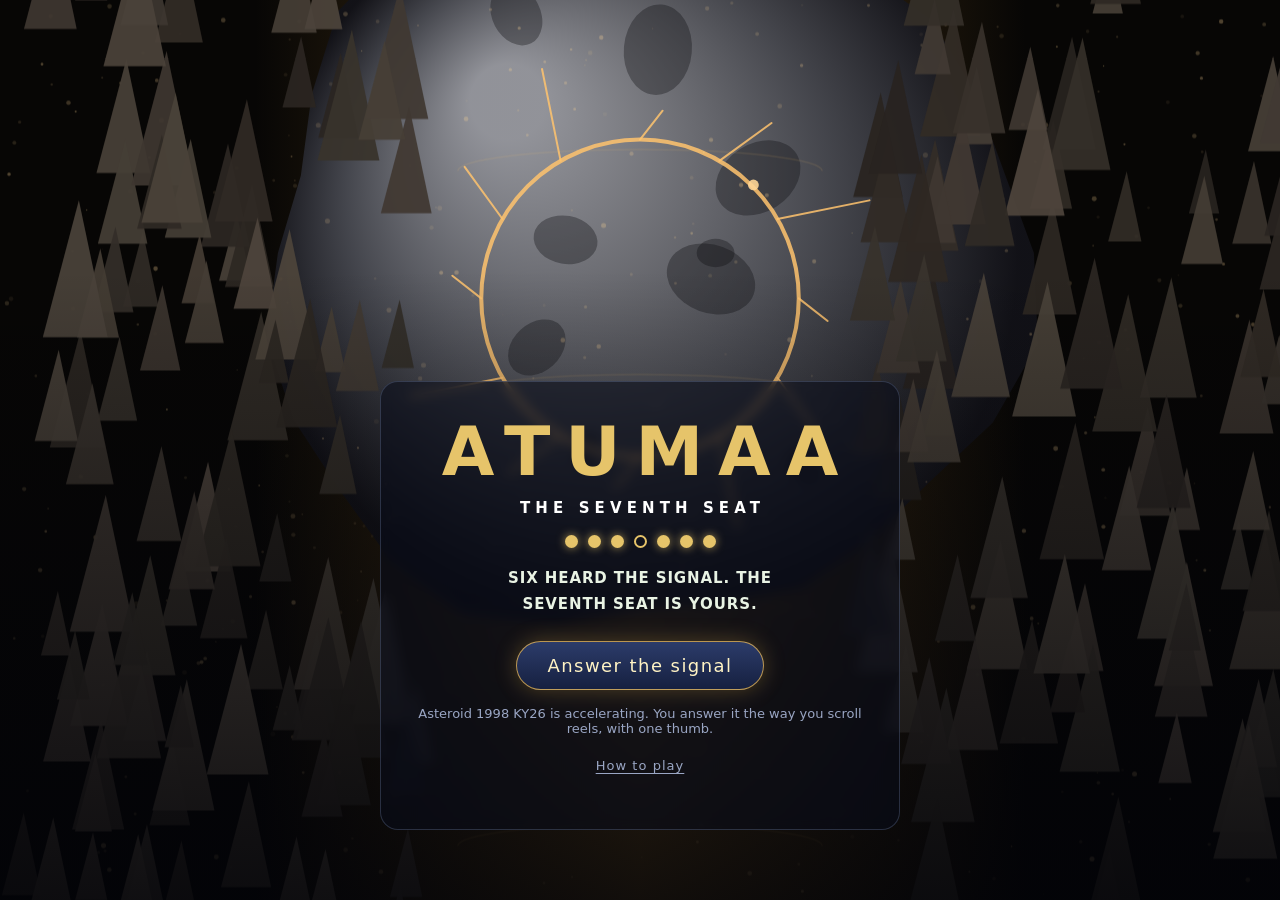
==== index.html @ 2089bd57 "Add the daily streak and the worldwide board Finishing today's transmission now extends a daily stre" ====
<!doctype html>
<html lang="en">
<head>
<meta charset="utf-8">
<meta name="viewport" content="width=device-width, initial-scale=1, viewport-fit=cover, user-scalable=no">
<title>Atumaa — The Seventh Seat</title>
<meta name="description" content="Atumaa: The Seventh Seat. Asteroid 1998 KY26 is sending a signal. Answer it with one thumb, the way you scroll reels, across seven worlds from the film.">
<meta name="theme-color" content="#05070d">
<meta property="og:title" content="Atumaa — The Seventh Seat">
<meta property="og:description" content="Asteroid 1998 KY26 is sending a signal. Answer it with one thumb.">
<meta property="og:type" content="website">
<meta property="og:url" content="https://atumaa.com/">
<meta property="og:image" content="https://atumaa.com/og.png">
<meta property="og:image:width" content="1200">
<meta property="og:image:height" content="630">
<meta name="twitter:card" content="summary_large_image">
<meta name="twitter:image" content="https://atumaa.com/og.png">
<meta name="apple-mobile-web-app-capable" content="yes">
<meta name="mobile-web-app-capable" content="yes">
<meta name="apple-mobile-web-app-status-bar-style" content="black-translucent">
<meta name="apple-mobile-web-app-title" content="Atumaa">
<link rel="manifest" href="manifest.webmanifest">
<link rel="apple-touch-icon" href="apple-touch-icon.png">
<link rel="icon" href="favicon.svg" type="image/svg+xml">
<link rel="stylesheet" href="style.css">
</head>
<body>
<canvas id="game" aria-label="Atumaa game field"></canvas>

<header id="hud" hidden>
  <div class="hud-left">
    <div id="grove">Seat I</div>
    <div id="pips" aria-label="Progress through this seat"></div>
  </div>
  <div class="hud-mid">
    <div class="light-label">Signal<span id="clock"></span></div>
    <div class="light-track"><div id="light"></div></div>
  </div>
  <div class="hud-right">
    <div id="score">0</div>
    <div class="hud-buttons">
      <button id="btn-sound" type="button" aria-label="Toggle sound" title="Sound (M)">♪</button>
      <button id="btn-haptic" type="button" aria-label="Toggle vibration" title="Vibration (V)">≋</button>
      <button id="btn-pause" type="button" aria-label="Pause" title="Pause (P)">Ⅱ</button>
    </div>
  </div>
</header>

<div id="hint" hidden></div>
<div id="banner" hidden></div>
<button id="btn-skip" type="button" hidden>Skip ›</button>

<section id="screen-title" class="screen">
  <div class="panel">
    <h1>ATUMAA</h1>
    <p class="tagline">The Seventh Seat</p>
    <canvas id="glyph-title" class="glyph" width="192" height="192" title="Hear the signal" hidden></canvas>
    <div class="seats" aria-hidden="true"><i></i><i></i><i></i><i></i><i></i><i></i><i></i></div>
    <p id="premise" class="premise">Six heard the signal. The seventh seat is yours.</p>
    <button id="btn-start" class="primary" type="button">Answer the signal</button>
    <button id="btn-daily" class="secondary" type="button">Today's transmission</button>
    <button id="btn-signal" class="secondary" type="button">Send a signal</button>
    <p class="controls">Asteroid 1998 KY26 is accelerating. You answer it the way you scroll reels, with one thumb.</p>
    <button id="btn-how" class="linkish" type="button">How to play</button>
    <p id="best-title" class="best"></p>
  </div>
</section>

<section id="screen-compose" class="screen" hidden>
  <div class="panel small">
    <h2>Send a signal</h2>
    <button id="tap-pad" type="button" aria-label="Tap your rhythm here">
      <canvas id="glyph-compose" class="glyph" width="300" height="300"></canvas>
    </button>
    <p id="compose-count" class="best">0 / 6</p>
    <p id="compose-hint" class="controls">Tap the ring six times, in any rhythm. That rhythm is your signal.</p>
    <button id="btn-play-signal" class="primary" type="button" hidden>Play it</button>
    <button id="btn-redo" class="secondary" type="button" hidden>Tap it again</button>
    <button id="btn-back" class="secondary" type="button">Back</button>
  </div>
</section>

<section id="screen-pause" class="screen" hidden>
  <div class="panel small">
    <h2>Paused</h2>
    <button id="btn-resume" class="primary" type="button">Resume</button>
    <button id="btn-sound2" class="secondary" type="button">Sound: on</button>
    <button id="btn-haptic2" class="secondary" type="button">Vibration: on</button>
  </div>
</section>

<section id="screen-over" class="screen" hidden>
  <div class="panel small">
    <h2 id="over-title">The signal is lost</h2>
    <p class="final">Score <strong id="final-score">0</strong></p>
    <p id="final-detail" class="controls"></p>
    <dl id="final-stats"></dl>
    <p id="best-over" class="best"></p>
    <canvas id="glyph-over" class="glyph" width="192" height="192" hidden></canvas>
    <p id="signal-result" hidden></p>
    <p id="streak-line" class="best" hidden></p>
    <div id="board" hidden>
      <h3>The seventh seat today</h3>
      <p id="board-count" class="controls"></p>
      <ol id="board-list"></ol>
      <div id="board-form">
        <input id="board-name" type="text" maxlength="12" placeholder="Your name" autocomplete="nickname" aria-label="Your name for the board">
        <button id="btn-post" class="secondary" type="button">Take a seat</button>
      </div>
    </div>
    <button id="btn-share" class="primary" type="button">Share this run</button>
    <p id="share-note" class="controls"></p>
    <button id="btn-again" class="primary" type="button">Try again</button>
    <button id="btn-daily2" class="secondary" type="button">Today's transmission</button>
    <button id="btn-compose" class="secondary" type="button">Send a signal of your own</button>
    <button id="btn-free" class="secondary" type="button" hidden>Free play</button>
  </div>
</section>

<button id="btn-endless" class="primary" type="button" hidden>Continue in endless</button>
<div id="rotate"><p>Turn your phone upright to play</p></div>

<script src="game.js"></script>
</body>
</html>
---- style.css ----
:root {
  --bg: #05070d;
  --ink: #e9f3e4;
  --muted: #9aa6c4;
  --gold: #e6c46a;
  --leaf: #7ddc84;
  --water: #5fc9f3;
  --moon: #b9a0ff;
  --panel: rgba(9, 13, 26, 0.84);
  --line: rgba(170, 195, 255, 0.2);
  --serif: "Avenir Next", "Segoe UI", system-ui, -apple-system, sans-serif;
}

* { box-sizing: border-box; }

html, body {
  margin: 0;
  height: 100%;
  overflow: hidden;
  background: var(--bg);
  color: var(--ink);
  font-family: var(--serif);
  -webkit-user-select: none;
  user-select: none;
  -webkit-tap-highlight-color: transparent;
  overscroll-behavior: none;
}

canvas#game {
  position: fixed;
  inset: 0;
  width: 100%;
  height: 100%;
  display: block;
  touch-action: none;
}

[hidden] { display: none !important; }

/* ---------- HUD ---------- */
#hud {
  position: fixed;
  top: 0; left: 0; right: 0;
  height: 60px;
  padding: 8px max(14px, env(safe-area-inset-right)) 8px max(14px, env(safe-area-inset-left));
  display: grid;
  grid-template-columns: 1fr minmax(110px, 320px) 1fr;
  gap: 14px;
  align-items: center;
  pointer-events: none;
  background: linear-gradient(rgba(3, 5, 12, 0.8), rgba(3, 5, 12, 0));
}
#grove { font-size: 17px; letter-spacing: 0.08em; }
#pips { margin-top: 3px; font-size: 13px; color: var(--gold); font-variant-numeric: tabular-nums; letter-spacing: 0.06em; }

.light-label {
  font-size: 11px; letter-spacing: 0.25em; text-transform: uppercase;
  color: var(--muted); text-align: center; margin-bottom: 4px;
}
.light-track {
  height: 10px; border-radius: 6px;
  background: rgba(255, 255, 255, 0.08);
  border: 1px solid var(--line);
  overflow: hidden;
}
#light {
  height: 100%; width: 100%;
  background: linear-gradient(90deg, #f08a4b, var(--gold) 45%, #fff3c4);
  border-radius: 6px;
  transition: width 0.15s linear;
}
#light.low { animation: throb 0.6s infinite alternate; }
@keyframes throb { to { filter: brightness(1.7); } }

.hud-right { display: flex; justify-content: flex-end; align-items: center; gap: 12px; }
#score { font-size: 22px; font-variant-numeric: tabular-nums; }
.hud-buttons { display: flex; gap: 6px; pointer-events: auto; }
.hud-buttons button {
  width: 34px; height: 34px; border-radius: 50%;
  border: 1px solid var(--line);
  background: rgba(10, 24, 18, 0.7);
  color: var(--ink); font-size: 15px; cursor: pointer;
  font-family: inherit;
}
.hud-buttons button.off { opacity: 0.4; text-decoration: line-through; }

#hint {
  position: fixed; left: 50%; bottom: max(22px, env(safe-area-inset-bottom)); transform: translateX(-50%);
  max-width: min(90vw, 460px);
  padding: 8px 16px; border-radius: 18px;
  background: rgba(6, 16, 11, 0.72);
  border: 1px solid var(--line);
  color: var(--ink); font-size: 15px; text-align: center;
  pointer-events: none;
}

#banner {
  position: fixed; left: 0; right: 0; top: 38%;
  text-align: center; pointer-events: none;
  font-size: clamp(26px, 6vw, 46px);
  letter-spacing: 0.12em;
  color: #fff3c4;
  text-shadow: 0 0 24px rgba(255, 200, 87, 0.8);
  animation: rise 2.2s ease-out both;
}
#banner small { display: block; font-size: 0.42em; color: var(--ink); letter-spacing: 0.06em; margin-top: 8px; padding: 0 24px; text-wrap: balance; }
@keyframes rise {
  0% { opacity: 0; transform: translateY(18px); }
  20%, 75% { opacity: 1; transform: none; }
  100% { opacity: 0; }
}

/* ---------- Screens ---------- */
.screen {
  position: fixed; inset: 0;
  display: flex; align-items: center; justify-content: center;
  padding: 16px;
  background: radial-gradient(ellipse at center, rgba(5, 7, 13, 0.35), rgba(2, 3, 8, 0.88));
  overflow-y: auto;
}
.panel {
  width: min(100%, 520px);
  padding: 30px 28px 24px;
  border-radius: 18px;
  background: var(--panel);
  border: 1px solid var(--line);
  box-shadow: 0 20px 60px rgba(0, 0, 0, 0.6), inset 0 0 60px rgba(120, 160, 255, 0.06);
  text-align: center;
  backdrop-filter: blur(6px);
}
.panel.small { width: min(100%, 360px); }

h1 {
  margin: 0; font-weight: 400;
  font-size: clamp(40px, 11vw, 68px);
  letter-spacing: 0.3em; margin-right: -0.3em;
  color: #fff3c4;
  text-shadow: 0 0 30px rgba(255, 200, 87, 0.55);
}
h2 { margin: 0 0 16px; font-weight: 400; font-size: 28px; letter-spacing: 0.1em; color: #fff3c4; }
.tagline { margin: 8px 0 18px; color: var(--gold); letter-spacing: 0.34em; margin-right: -0.34em; font-size: 15px; text-transform: uppercase; }
.premise { margin: 0 auto 24px; max-width: 34ch; font-size: 16.5px; line-height: 1.5; text-wrap: balance; }

.how { list-style: none; margin: 0 0 22px; padding: 0; text-align: left; font-size: 15.5px; line-height: 1.45; }
.how li { position: relative; padding: 7px 0 7px 26px; border-top: 1px solid var(--line); }
.how li:first-child { border-top: 0; }
.dot { position: absolute; left: 2px; top: 13px; width: 11px; height: 11px; border-radius: 50%; }
.dot.leaf { background: var(--leaf); box-shadow: 0 0 10px var(--leaf); }
.dot.sun { background: var(--gold); box-shadow: 0 0 10px var(--gold); }
.dot.water { background: var(--water); box-shadow: 0 0 10px var(--water); }
.dot.moon { background: var(--moon); box-shadow: 0 0 10px var(--moon); }
.dot.shade { background: #0b0612; border: 1.5px solid #a06ee6; box-shadow: 0 0 10px #6a3aa8; }
.how b { font-weight: 400; color: #fff3c4; letter-spacing: 0.05em; }

button.primary {
  padding: 13px 30px; border-radius: 30px;
  border: 1px solid rgba(255, 200, 87, 0.7);
  background: linear-gradient(#2c3c6a, #162040);
  color: #fff3c4; font-family: inherit; font-size: 18px; letter-spacing: 0.08em;
  cursor: pointer;
  box-shadow: 0 0 22px rgba(255, 200, 87, 0.25);
}
button.primary:hover { filter: brightness(1.2); }
button:focus-visible { outline: 2px solid var(--gold); outline-offset: 3px; }

.controls { margin: 16px 0 0; color: var(--muted); font-size: 13px; }
.best { margin: 8px 0 0; color: var(--gold); font-size: 14px; min-height: 1em; }
.final { font-size: 20px; margin: 0; }
.final strong { font-size: 34px; color: #fff3c4; font-weight: 400; margin-left: 8px; }
#screen-over .best { margin-bottom: 18px; }

@media (max-width: 480px) {
  #hud { grid-template-columns: auto 1fr auto; gap: 10px; }
  #grove { font-size: 15px; }
  #score { font-size: 18px; }
  .panel { padding: 22px 18px 18px; }
  .how { font-size: 14.5px; }
}

#btn-skip {
  position: fixed;
  left: 50%; transform: translateX(-50%);
  bottom: max(22px, env(safe-area-inset-bottom));
  padding: 8px 16px; border-radius: 20px;
  border: 1px solid var(--line);
  background: rgba(9, 13, 26, 0.7);
  color: var(--ink); font-family: inherit; font-size: 14px; letter-spacing: 0.08em;
  cursor: pointer;
}
h1, h2, #grove, #banner { font-weight: 300; }

#clock { color: var(--gold); letter-spacing: 0.08em; margin-left: 6px; font-variant-numeric: tabular-nums; }
#banner { font-weight: 700; text-transform: uppercase; color: var(--gold); letter-spacing: 0.06em; font-size: clamp(22px, 5.4vw, 40px); padding: 0 16px; text-shadow: 0 0 22px rgba(0, 0, 0, 0.9); }
#banner small { font-weight: 600; color: #fff; text-transform: none; }
h1 { font-weight: 700; color: var(--gold); text-shadow: none; letter-spacing: 0.22em; margin-right: -0.22em; }
h2 { font-weight: 700; text-transform: uppercase; color: var(--gold); font-size: 22px; }
.tagline { font-weight: 700; color: #fff; }
.premise { font-weight: 600; text-transform: uppercase; font-size: 13.5px; letter-spacing: 0.06em; line-height: 1.7; }

#final-stats { display: grid; grid-template-columns: repeat(auto-fit, minmax(88px, 1fr)); gap: 8px; margin: 16px 0 6px; }
#final-stats div { padding: 8px 4px; border: 1px solid var(--line); border-radius: 10px; }
#final-stats dt { font-size: 10.5px; letter-spacing: 0.12em; text-transform: uppercase; color: var(--muted); }
#final-stats dd { margin: 3px 0 0; font-size: 19px; font-weight: 600; font-variant-numeric: tabular-nums; }
.final strong { font-variant-numeric: tabular-nums; color: var(--gold); font-weight: 700; }
@media (max-width: 480px) { .hud-buttons button { width: 30px; height: 30px; font-size: 13px; } .hud-buttons { gap: 4px; } .hud-right { gap: 8px; } }

/* ---------- Send a signal ---------- */
button.secondary {
  display: block; margin: 12px auto 0;
  padding: 10px 22px; border-radius: 30px;
  border: 1px solid var(--line);
  background: rgba(9, 13, 26, 0.7);
  color: var(--ink); font-family: inherit; font-size: 15px; letter-spacing: 0.08em;
  cursor: pointer;
}
button.secondary:hover { filter: brightness(1.3); }

.glyph { display: block; width: 96px; height: 96px; margin: 0 auto 12px; }
#glyph-title { cursor: pointer; }

#tap-pad {
  display: block; margin: 0 auto;
  width: 190px; height: 190px; padding: 0; border-radius: 50%;
  border: 1px solid rgba(255, 200, 87, 0.7);
  background: radial-gradient(circle, rgba(44, 60, 106, 0.9), rgba(9, 13, 26, 0.9));
  box-shadow: 0 0 22px rgba(255, 200, 87, 0.25);
  cursor: pointer; touch-action: manipulation;
}
#tap-pad:active { filter: brightness(1.4); transform: scale(0.97); }
#tap-pad .glyph { width: 150px; height: 150px; margin: 0 auto; pointer-events: none; }
#screen-compose .best { margin: 14px 0 0; font-size: 16px; }
#screen-compose .controls { margin: 8px 0 16px; }

#signal-result { margin: 0 0 14px; font-size: 14.5px; line-height: 1.45; text-wrap: balance; }
#share-note { margin: 8px 0 12px; min-height: 0; -webkit-user-select: text; user-select: text; word-break: break-all; }
#share-note:empty { margin: 0 0 12px; }

/* ---------- Feedback pass: touch targets, portrait notice ---------- */
.hud-buttons button { width: 44px; height: 44px; font-size: 17px; }
#hud { height: 64px; }
@media (max-width: 480px) {
  /* phones keep one large pause button; sound and vibration move to the pause screen */
  #btn-sound, #btn-haptic { display: none; }
  .hud-buttons button { width: 44px; height: 44px; font-size: 17px; }
}
#screen-over h2 { font-size: 19px; letter-spacing: 0.06em; text-wrap: balance; }
.screen { align-items: flex-start; }
.screen .panel { margin: auto; }
#rotate { display: none; }
@media (orientation: landscape) and (max-height: 520px) and (hover: none) {
  #rotate {
    display: flex; position: fixed; inset: 0; z-index: 20;
    align-items: center; justify-content: center; padding: 24px;
    background: #05070d; color: var(--gold);
    font-weight: 700; font-size: 20px; letter-spacing: 0.08em; text-transform: uppercase; text-align: center;
  }
}

/* the title card sits low and lets the asteroid show through */
#screen-title { background: linear-gradient(rgba(2, 3, 8, 0) 30%, rgba(2, 3, 8, 0.8)); }
#screen-title .panel { margin: auto auto max(28px, 6vh); background: rgba(9, 13, 26, 0.6); box-shadow: none; }

/* ---------- Second review ---------- */
#clock { display: none; }
.seats { display: flex; justify-content: center; gap: 10px; margin: 2px 0 18px; }
.seats i { width: 13px; height: 13px; border-radius: 50%; background: var(--gold); box-shadow: 0 0 10px rgba(230, 196, 106, 0.7); }
.seats i:nth-child(4) { background: transparent; border: 2px solid var(--gold); box-shadow: none; animation: empty-seat 1.4s ease-in-out infinite alternate; }
@keyframes empty-seat { to { box-shadow: 0 0 16px 3px rgba(230, 196, 106, 0.8); } }
.premise { font-size: 15px; }
#btn-endless { position: fixed; left: 50%; transform: translateX(-50%); bottom: max(40px, 9vh); z-index: 5; }
#btn-endless { white-space: nowrap; }

.linkish { display: block; margin: 12px auto 0; padding: 10px 14px; border: 0; background: none; color: var(--muted); font-family: inherit; font-size: 13px; letter-spacing: 0.08em; text-decoration: underline; text-underline-offset: 3px; cursor: pointer; }

/* ---------- Daily streak and board ---------- */
#streak-line { margin: 0 0 12px; font-size: 15px; font-weight: 600; }
#board { margin: 4px 0 16px; padding: 12px 12px 14px; border: 1px solid var(--line); border-radius: 12px; }
#board h3 { margin: 0 0 4px; font-size: 13px; font-weight: 700; letter-spacing: 0.14em; text-transform: uppercase; color: var(--gold); }
#board .controls { margin: 0 0 8px; }
#board-list { list-style: none; margin: 0 0 10px; padding: 0; counter-reset: seat; text-align: left; font-size: 14px; font-variant-numeric: tabular-nums; }
#board-list li { counter-increment: seat; display: flex; justify-content: space-between; gap: 10px; padding: 5px 4px; border-top: 1px solid var(--line); }
#board-list li::before { content: counter(seat); width: 1.4em; color: var(--muted); }
#board-list li span:first-child { flex: 1; overflow: hidden; text-overflow: ellipsis; white-space: nowrap; }
#board-list li:first-child { color: var(--gold); font-weight: 700; }
#board-list li.me span:first-child { text-decoration: underline; text-underline-offset: 3px; }
#board-form { display: flex; gap: 8px; }
#board-name { flex: 1; min-width: 0; padding: 10px 12px; border-radius: 22px; border: 1px solid var(--line); background: rgba(255, 255, 255, 0.06); color: var(--ink); font-family: inherit; font-size: 16px; -webkit-user-select: text; user-select: text; }
#board-form button { margin: 0; white-space: nowrap; }
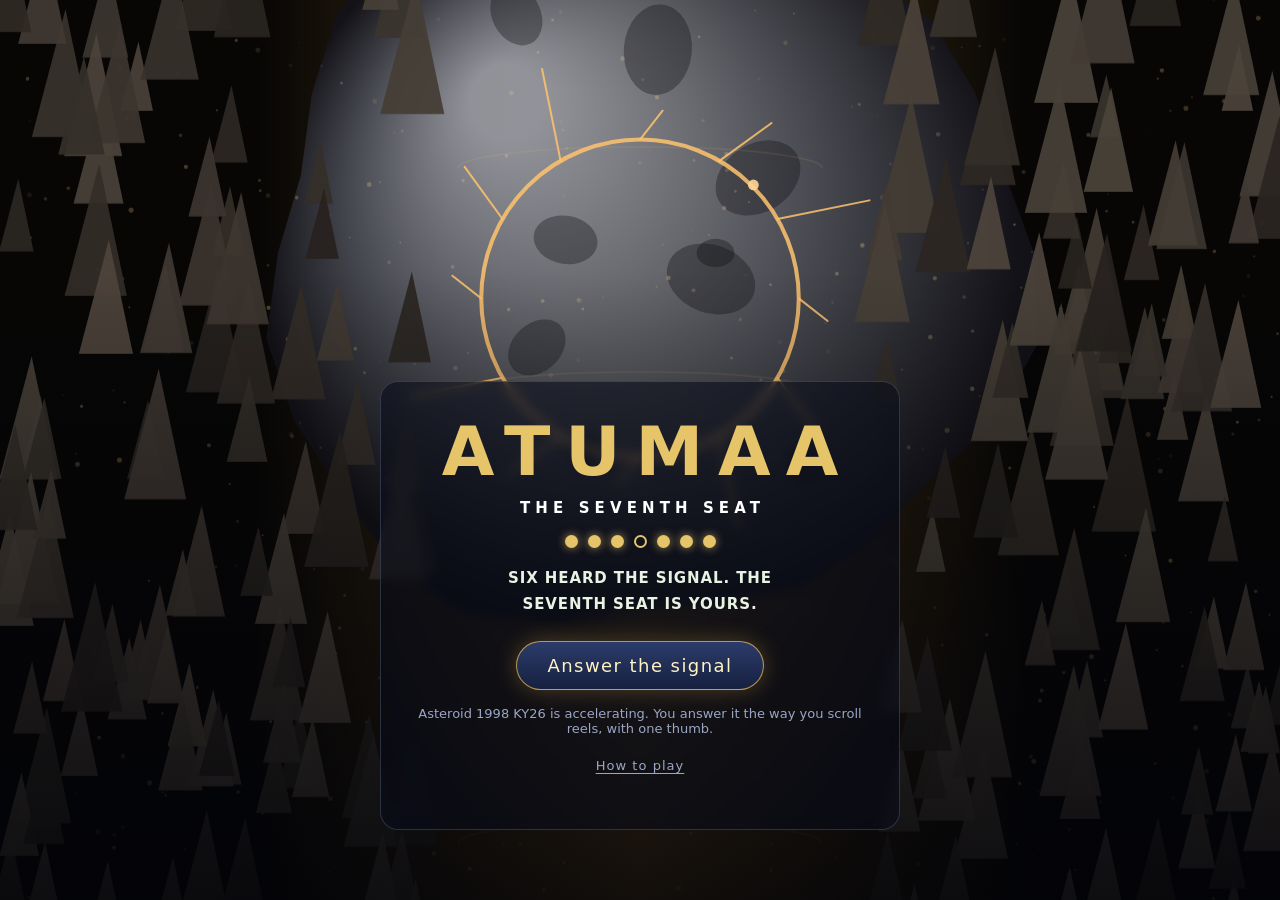
==== commit 833800f7: "Add three aiming seats beyond the seventh Seats VIII to X bring lanes: a move only counts in the lan" ====
--- a/index.html
+++ b/index.html
@@ -117,7 +117,7 @@
   </div>
 </section>
 
-<button id="btn-endless" class="primary" type="button" hidden>Continue in endless</button>
+<button id="btn-endless" class="primary" type="button" hidden>Go beyond</button>
 <div id="rotate"><p>Turn your phone upright to play</p></div>
 
 <script src="game.js"></script>
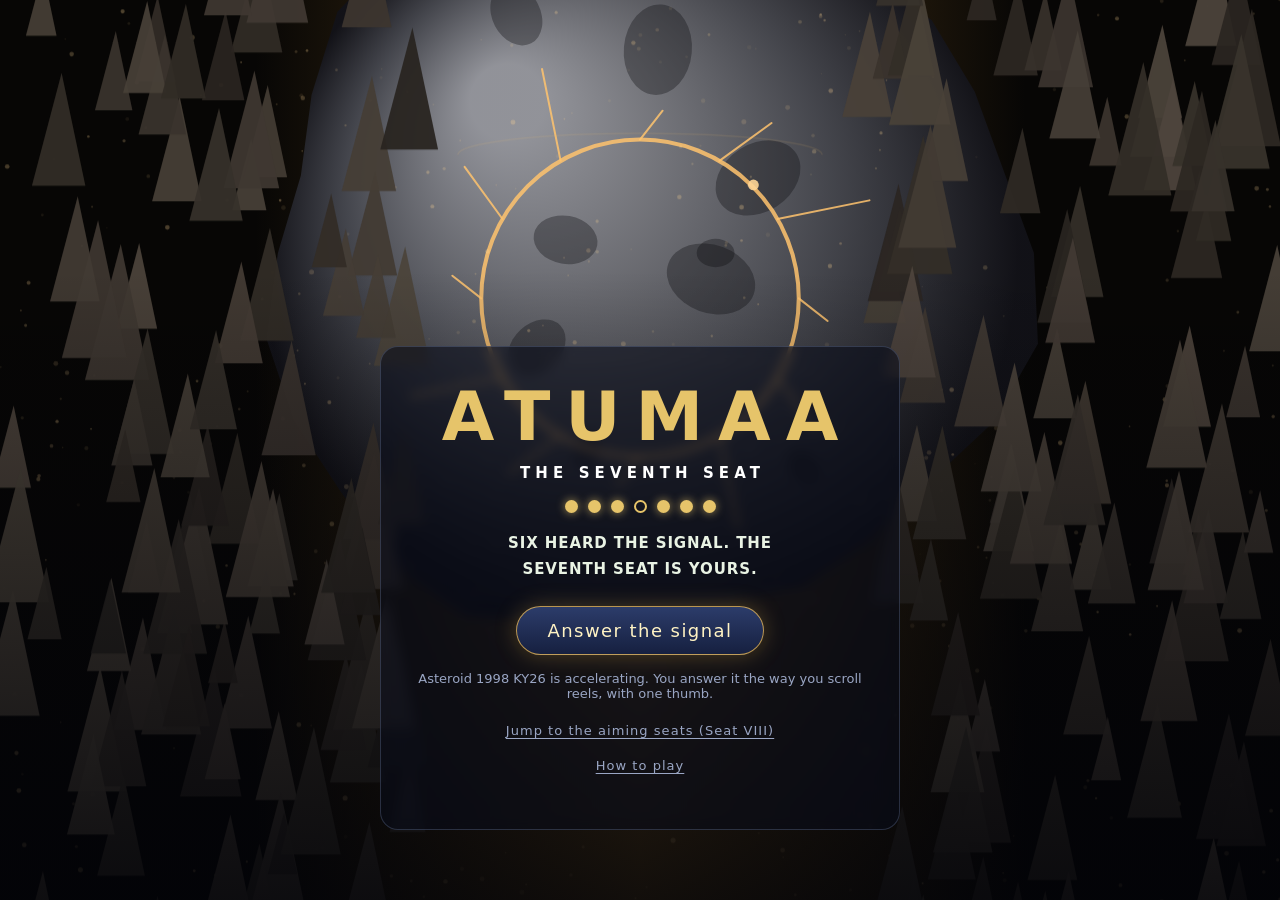
==== commit ea63c2e1: "Tell the film's story through the seats; add seat replays and a seat shortcut The ten seats now foll" ====
--- a/index.html
+++ b/index.html
@@ -61,6 +61,7 @@
     <button id="btn-daily" class="secondary" type="button">Today's transmission</button>
     <button id="btn-signal" class="secondary" type="button">Send a signal</button>
     <p class="controls">Asteroid 1998 KY26 is accelerating. You answer it the way you scroll reels, with one thumb.</p>
+    <button id="btn-aim" class="linkish" type="button">Jump to the aiming seats (Seat VIII)</button>
     <button id="btn-how" class="linkish" type="button">How to play</button>
     <p id="best-title" class="best"></p>
   </div>
@@ -98,6 +99,7 @@
     <p id="best-over" class="best"></p>
     <canvas id="glyph-over" class="glyph" width="192" height="192" hidden></canvas>
     <p id="signal-result" hidden></p>
+    <button id="btn-retry" class="primary" type="button" hidden>Replay this seat</button>
     <p id="streak-line" class="best" hidden></p>
     <div id="board" hidden>
       <h3>The seventh seat today</h3>
--- a/style.css
+++ b/style.css
@@ -286,3 +286,8 @@
 #board-form { display: flex; gap: 8px; }
 #board-name { flex: 1; min-width: 0; padding: 10px 12px; border-radius: 22px; border: 1px solid var(--line); background: rgba(255, 255, 255, 0.06); color: var(--ink); font-family: inherit; font-size: 16px; -webkit-user-select: text; user-select: text; }
 #board-form button { margin: 0; white-space: nowrap; }
+
+/* ---------- Replays, shortcuts ---------- */
+#btn-retry { display: block; margin: 0 auto 4px; }
+#screen-over #btn-again.primary { display: block; margin: 0 auto; }
+.linkish + .linkish { margin-top: 0; }
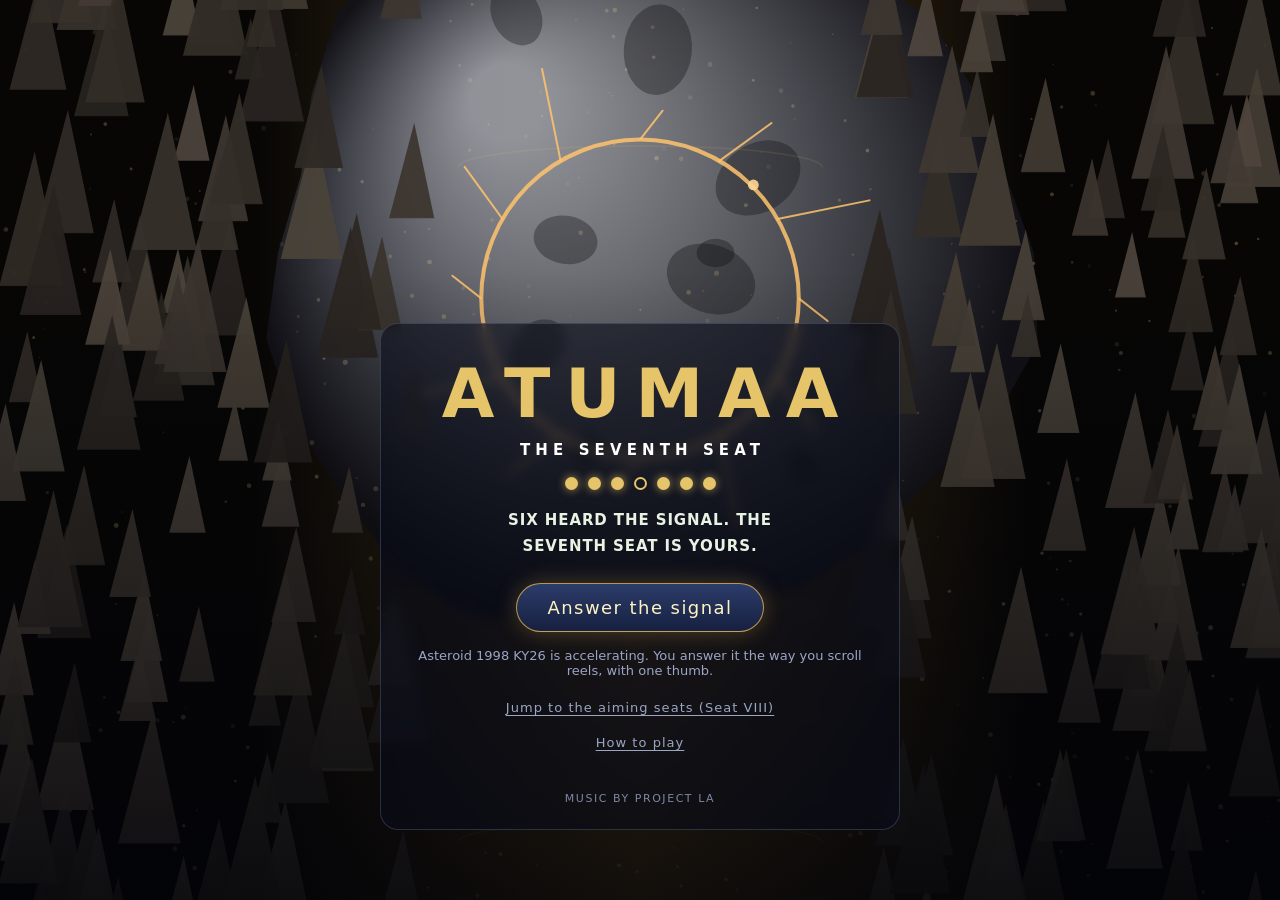
==== commit 32e238b0: "Add the Project LA soundtrack Three tracks follow the story: Prelude for Seats I-III and transmissio" ====
--- a/index.html
+++ b/index.html
@@ -64,6 +64,7 @@
     <button id="btn-aim" class="linkish" type="button">Jump to the aiming seats (Seat VIII)</button>
     <button id="btn-how" class="linkish" type="button">How to play</button>
     <p id="best-title" class="best"></p>
+    <p class="credit">Music by Project LA</p>
   </div>
 </section>
 
--- a/style.css
+++ b/style.css
@@ -291,3 +291,5 @@
 #btn-retry { display: block; margin: 0 auto 4px; }
 #screen-over #btn-again.primary { display: block; margin: 0 auto; }
 .linkish + .linkish { margin-top: 0; }
+
+.credit { margin: 10px 0 0; font-size: 11px; letter-spacing: 0.14em; text-transform: uppercase; color: var(--muted); opacity: 0.8; }
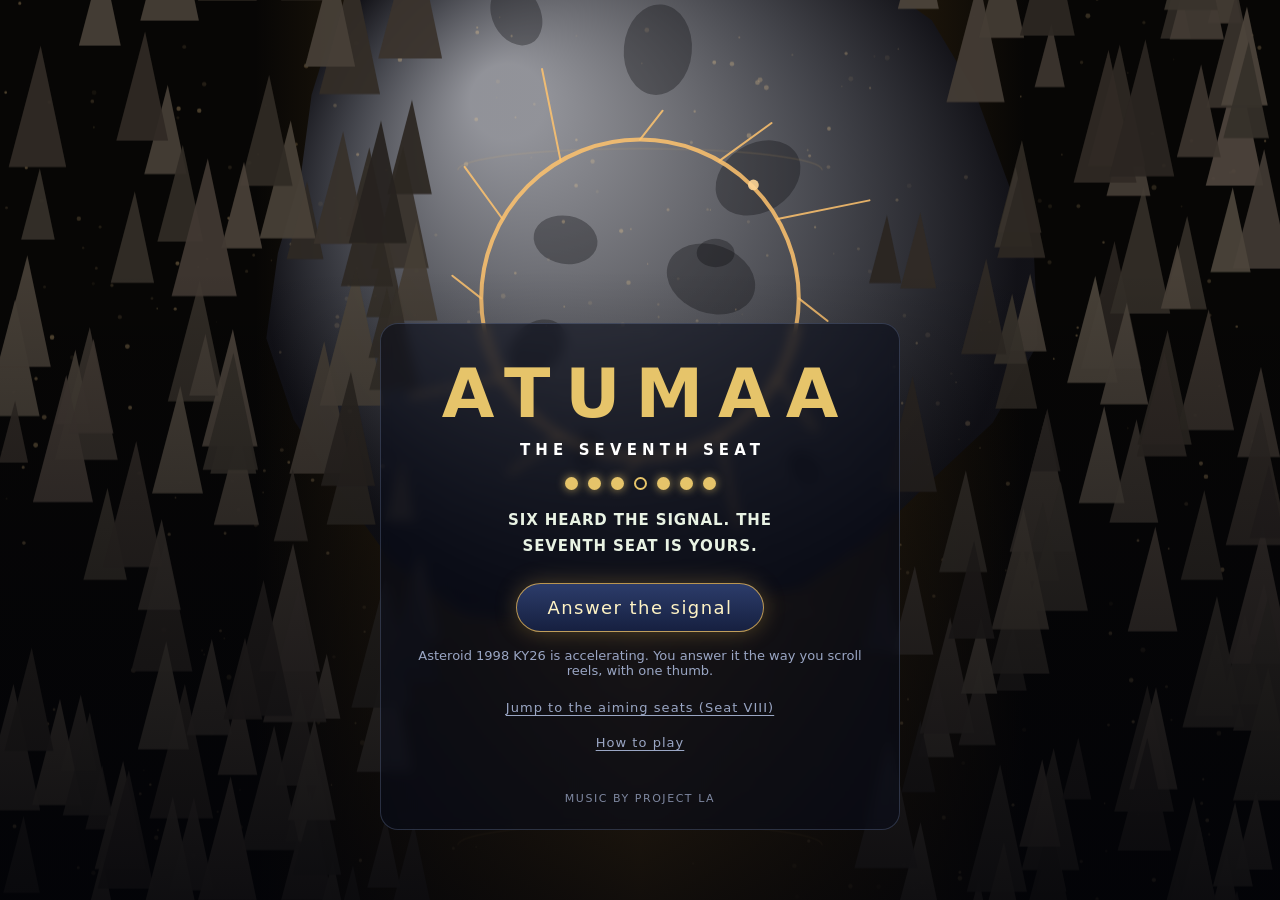
==== commit 401b0589: "Transmissions in the listening room; rebalance track loudness; lighter story cards Transmissions are" ====
--- a/index.html
+++ b/index.html
@@ -88,6 +88,7 @@
     <button id="btn-resume" class="primary" type="button">Resume</button>
     <button id="btn-sound2" class="secondary" type="button">Sound: on</button>
     <button id="btn-haptic2" class="secondary" type="button">Vibration: on</button>
+    <button id="btn-story" class="secondary" type="button">This seat's story</button>
   </div>
 </section>
 
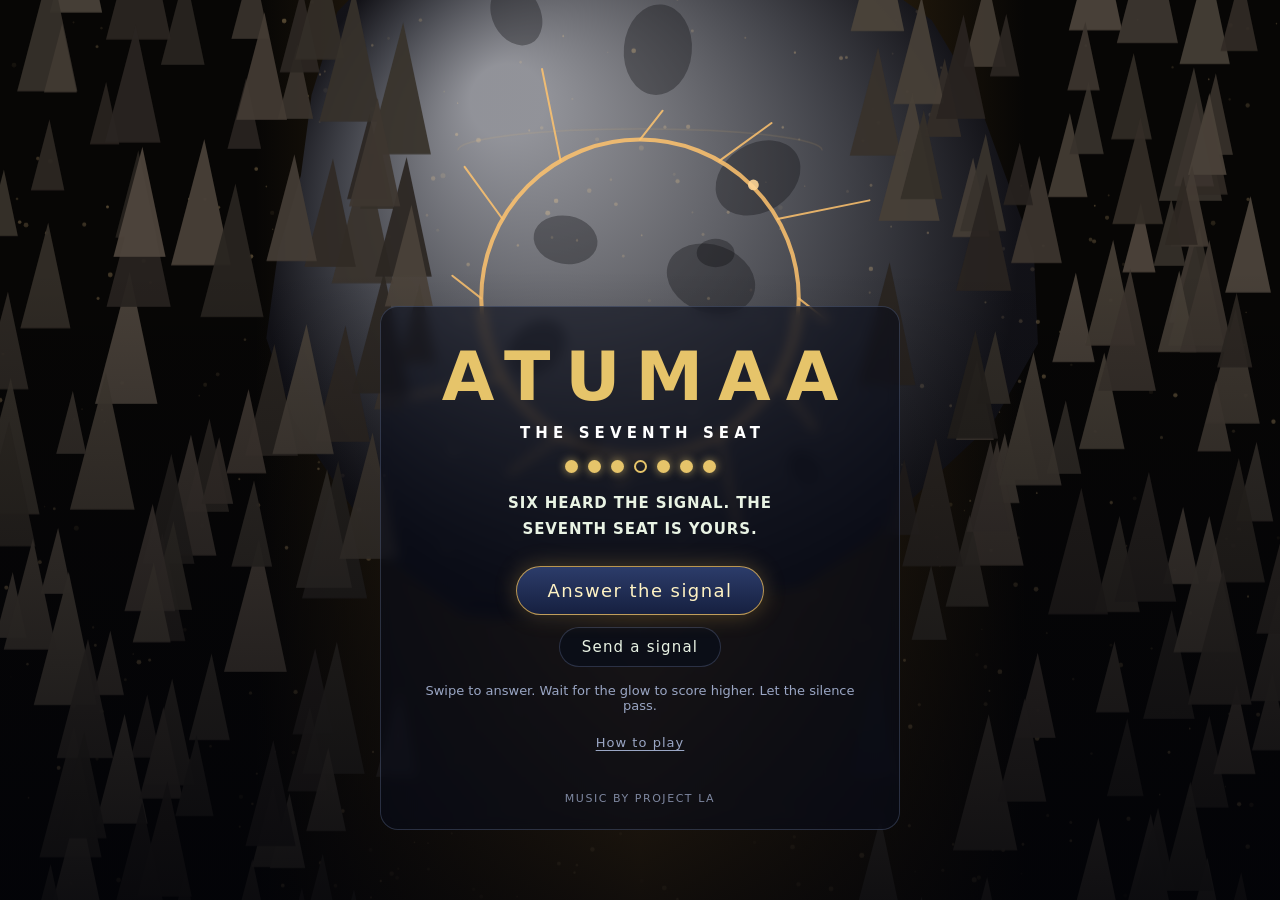
==== commit dddfccdc: "Third review: the personal signal first, practice for newcomers, clearer endings Title: the composer" ====
--- a/index.html
+++ b/index.html
@@ -60,8 +60,7 @@
     <button id="btn-start" class="primary" type="button">Answer the signal</button>
     <button id="btn-daily" class="secondary" type="button">Today's transmission</button>
     <button id="btn-signal" class="secondary" type="button">Send a signal</button>
-    <p class="controls">Asteroid 1998 KY26 is accelerating. You answer it the way you scroll reels, with one thumb.</p>
-    <button id="btn-aim" class="linkish" type="button">Jump to the aiming seats (Seat VIII)</button>
+    <p class="controls">Swipe to answer. Wait for the glow to score higher. Let the silence pass.</p>
     <button id="btn-how" class="linkish" type="button">How to play</button>
     <p id="best-title" class="best"></p>
     <p class="credit">Music by Project LA</p>
@@ -76,7 +75,9 @@
     </button>
     <p id="compose-count" class="best">0 / 6</p>
     <p id="compose-hint" class="controls">Tap the ring six times, in any rhythm. That rhythm is your signal.</p>
-    <button id="btn-play-signal" class="primary" type="button" hidden>Play it</button>
+    <button id="btn-send-signal" class="primary" type="button" hidden>Send my signal</button>
+    <button id="btn-play-signal" class="secondary" type="button" hidden>Set a score to beat</button>
+    <p id="compose-note" class="controls"></p>
     <button id="btn-redo" class="secondary" type="button" hidden>Tap it again</button>
     <button id="btn-back" class="secondary" type="button">Back</button>
   </div>
@@ -86,7 +87,8 @@
   <div class="panel small">
     <h2>Paused</h2>
     <button id="btn-resume" class="primary" type="button">Resume</button>
-    <button id="btn-sound2" class="secondary" type="button">Sound: on</button>
+    <button id="btn-music2" class="secondary" type="button">Music: on</button>
+    <button id="btn-sound2" class="secondary" type="button">Effects: on</button>
     <button id="btn-haptic2" class="secondary" type="button">Vibration: on</button>
     <button id="btn-story" class="secondary" type="button">This seat's story</button>
   </div>
@@ -99,6 +101,7 @@
     <p id="final-detail" class="controls"></p>
     <dl id="final-stats"></dl>
     <p id="best-over" class="best"></p>
+    <p id="final-tip" class="tip" hidden></p>
     <canvas id="glyph-over" class="glyph" width="192" height="192" hidden></canvas>
     <p id="signal-result" hidden></p>
     <button id="btn-retry" class="primary" type="button" hidden>Replay this seat</button>
@@ -121,6 +124,7 @@
   </div>
 </section>
 
+<button id="btn-endshare" class="secondary" type="button" hidden>Share this</button>
 <button id="btn-endless" class="primary" type="button" hidden>Go beyond</button>
 <div id="rotate"><p>Turn your phone upright to play</p></div>
 
--- a/style.css
+++ b/style.css
@@ -293,3 +293,11 @@
 .linkish + .linkish { margin-top: 0; }
 
 .credit { margin: 10px 0 0; font-size: 11px; letter-spacing: 0.14em; text-transform: uppercase; color: var(--muted); opacity: 0.8; }
+
+/* ---------- Third review ---------- */
+.tip { margin: 0 0 14px; padding: 10px 12px; border: 1px solid var(--line); border-radius: 10px; font-size: 14.5px; line-height: 1.45; text-wrap: balance; }
+#final-stats { grid-template-columns: repeat(3, 1fr); }
+#screen-over button.primary { display: block; margin: 0 auto 2px; }
+#btn-endshare { position: fixed; left: 50%; transform: translateX(-50%); bottom: calc(max(40px, 9vh) + 66px); z-index: 5; margin: 0; white-space: nowrap; }
+#compose-note { margin: 8px 0 0; min-height: 0; -webkit-user-select: text; user-select: text; word-break: break-word; }
+#compose-note:empty { margin: 0; }
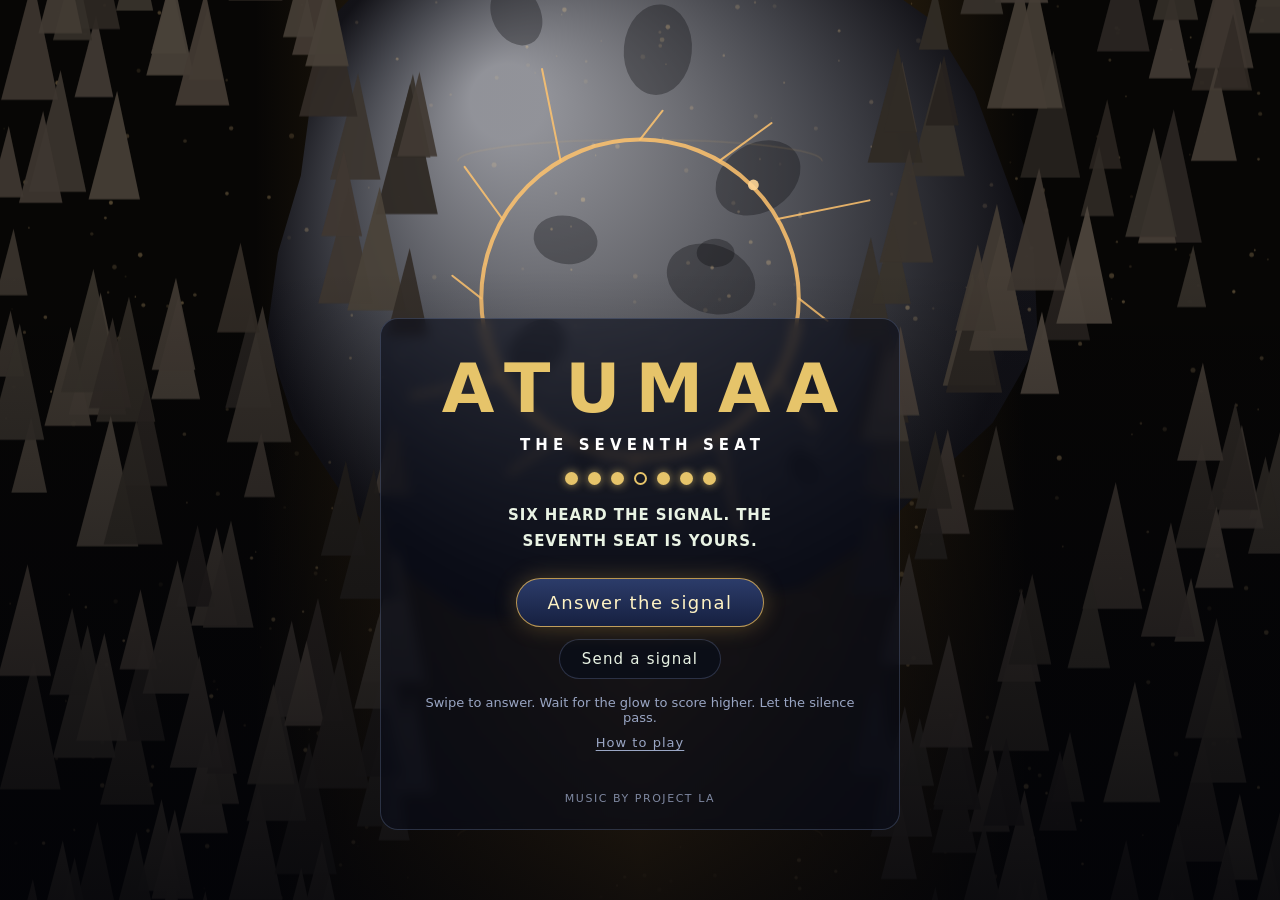
==== commit 5a5725e1: "Keep a session going: gentler first seats, no dead ends, carried-over progress Seats I-III drain mor" ====
--- a/index.html
+++ b/index.html
@@ -61,6 +61,8 @@
     <button id="btn-daily" class="secondary" type="button">Today's transmission</button>
     <button id="btn-signal" class="secondary" type="button">Send a signal</button>
     <p class="controls">Swipe to answer. Wait for the glow to score higher. Let the silence pass.</p>
+    <button id="btn-restart" class="linkish" type="button" hidden>Start from Seat I</button>
+    <button id="btn-collection" class="linkish" type="button" hidden>Collection</button>
     <button id="btn-how" class="linkish" type="button">How to play</button>
     <p id="best-title" class="best"></p>
     <p class="credit">Music by Project LA</p>
@@ -83,6 +85,17 @@
   </div>
 </section>
 
+<section id="screen-collection" class="screen" hidden>
+  <div class="panel">
+    <h2>Collection</h2>
+    <p id="collection-count" class="controls"></p>
+    <div id="stills"></div>
+    <p class="credit">Music by Project LA</p>
+    <div id="tracklist"></div>
+    <button id="btn-collection-back" class="secondary" type="button">Back</button>
+  </div>
+</section>
+
 <section id="screen-pause" class="screen" hidden>
   <div class="panel small">
     <h2>Paused</h2>
@@ -101,6 +114,7 @@
     <p id="final-detail" class="controls"></p>
     <dl id="final-stats"></dl>
     <p id="best-over" class="best"></p>
+    <p id="unlocked-line" class="best" hidden></p>
     <p id="final-tip" class="tip" hidden></p>
     <canvas id="glyph-over" class="glyph" width="192" height="192" hidden></canvas>
     <p id="signal-result" hidden></p>
@@ -118,6 +132,7 @@
     <button id="btn-share" class="primary" type="button">Share this run</button>
     <p id="share-note" class="controls"></p>
     <button id="btn-again" class="primary" type="button">Try again</button>
+    <button id="btn-fromone" class="secondary" type="button" hidden>Start from Seat I</button>
     <button id="btn-daily2" class="secondary" type="button">Today's transmission</button>
     <button id="btn-compose" class="secondary" type="button">Send a signal of your own</button>
     <button id="btn-free" class="secondary" type="button" hidden>Free play</button>
--- a/style.css
+++ b/style.css
@@ -301,3 +301,16 @@
 #btn-endshare { position: fixed; left: 50%; transform: translateX(-50%); bottom: calc(max(40px, 9vh) + 66px); z-index: 5; margin: 0; white-space: nowrap; }
 #compose-note { margin: 8px 0 0; min-height: 0; -webkit-user-select: text; user-select: text; word-break: break-word; }
 #compose-note:empty { margin: 0; }
+
+/* ---------- Collection ---------- */
+#collection-count { margin: -6px 0 14px; }
+#stills { display: grid; grid-template-columns: repeat(auto-fill, minmax(84px, 1fr)); gap: 8px; margin-bottom: 14px; }
+.still { position: relative; aspect-ratio: 9 / 14; padding: 0; border-radius: 10px; border: 1px solid var(--line); background: #0b0d16 center / cover no-repeat; color: #fff; font-family: inherit; cursor: pointer; overflow: hidden; }
+.still span { position: absolute; left: 0; right: 0; bottom: 0; padding: 14px 5px 6px; font-size: 10px; font-weight: 600; letter-spacing: 0.04em; line-height: 1.25; background: linear-gradient(rgba(2, 2, 4, 0), rgba(2, 2, 4, 0.9)); }
+.still.locked { cursor: default; background: repeating-linear-gradient(135deg, #0b0d16 0 8px, #0e111c 8px 16px); color: var(--muted); }
+.still.locked span { background: none; }
+#tracklist { display: grid; gap: 6px; margin: 8px 0 14px; }
+#tracklist .track { margin: 0; width: 100%; text-align: left; }
+#tracklist .track.on { border-color: var(--gold); color: var(--gold); }
+#tracklist .track:disabled { opacity: 0.45; cursor: default; }
+#unlocked-line { margin: 0 0 12px; font-size: 14px; text-wrap: balance; }
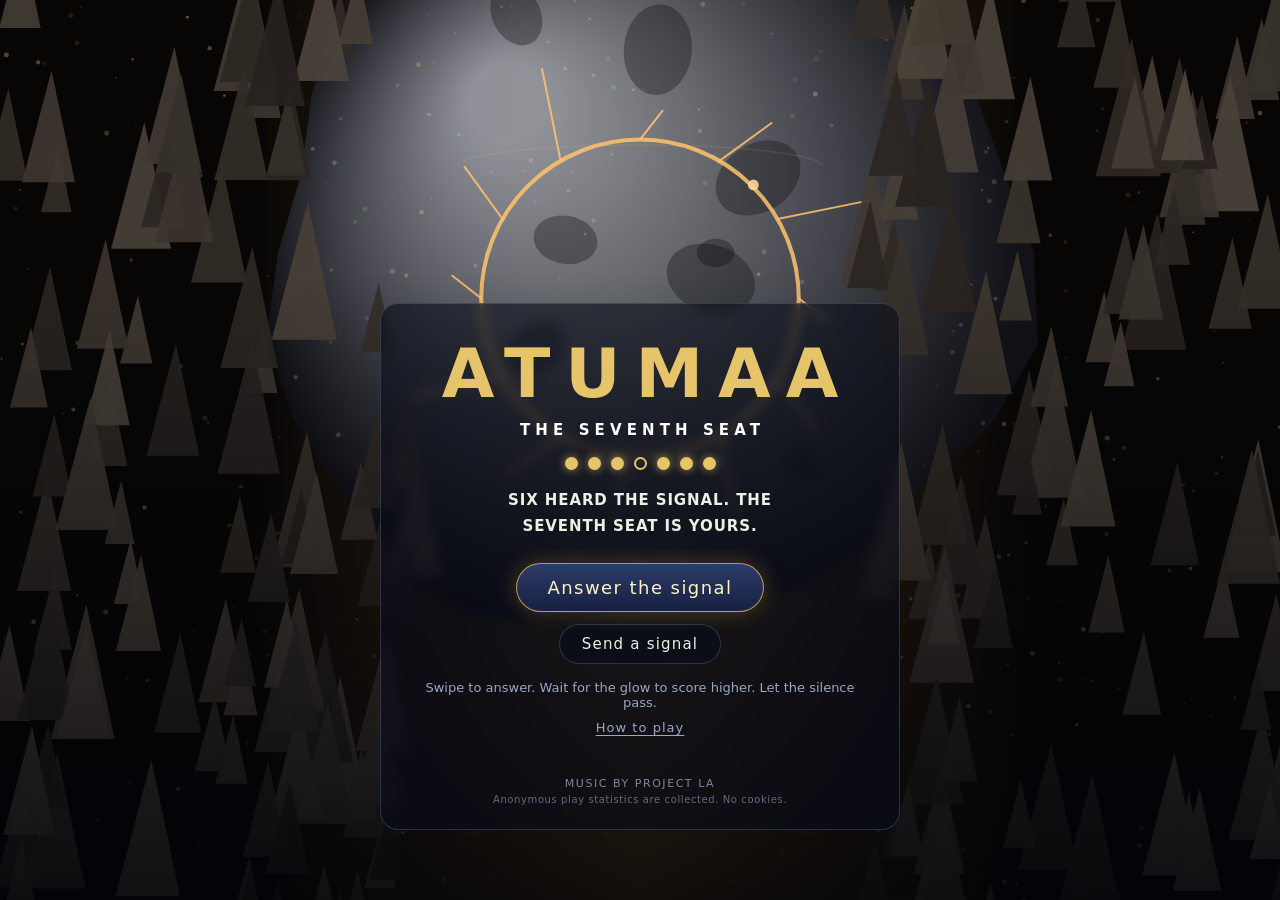
==== commit 934c0289: "Add GoatCounter analytics Loads the GoatCounter script (no cookies, no personal data) and reports pl" ====
--- a/index.html
+++ b/index.html
@@ -66,6 +66,7 @@
     <button id="btn-how" class="linkish" type="button">How to play</button>
     <p id="best-title" class="best"></p>
     <p class="credit">Music by Project LA</p>
+    <p class="credit note">Anonymous play statistics are collected. No cookies.</p>
   </div>
 </section>
 
@@ -144,5 +145,6 @@
 <div id="rotate"><p>Turn your phone upright to play</p></div>
 
 <script src="game.js"></script>
+<script data-goatcounter="https://atumaa.goatcounter.com/count" async src="https://gc.zgo.at/count.js"></script>
 </body>
 </html>
--- a/style.css
+++ b/style.css
@@ -314,3 +314,5 @@
 #tracklist .track.on { border-color: var(--gold); color: var(--gold); }
 #tracklist .track:disabled { opacity: 0.45; cursor: default; }
 #unlocked-line { margin: 0 0 12px; font-size: 14px; text-wrap: balance; }
+
+.credit.note { margin-top: 4px; font-size: 10px; letter-spacing: 0.06em; text-transform: none; opacity: 0.6; }
